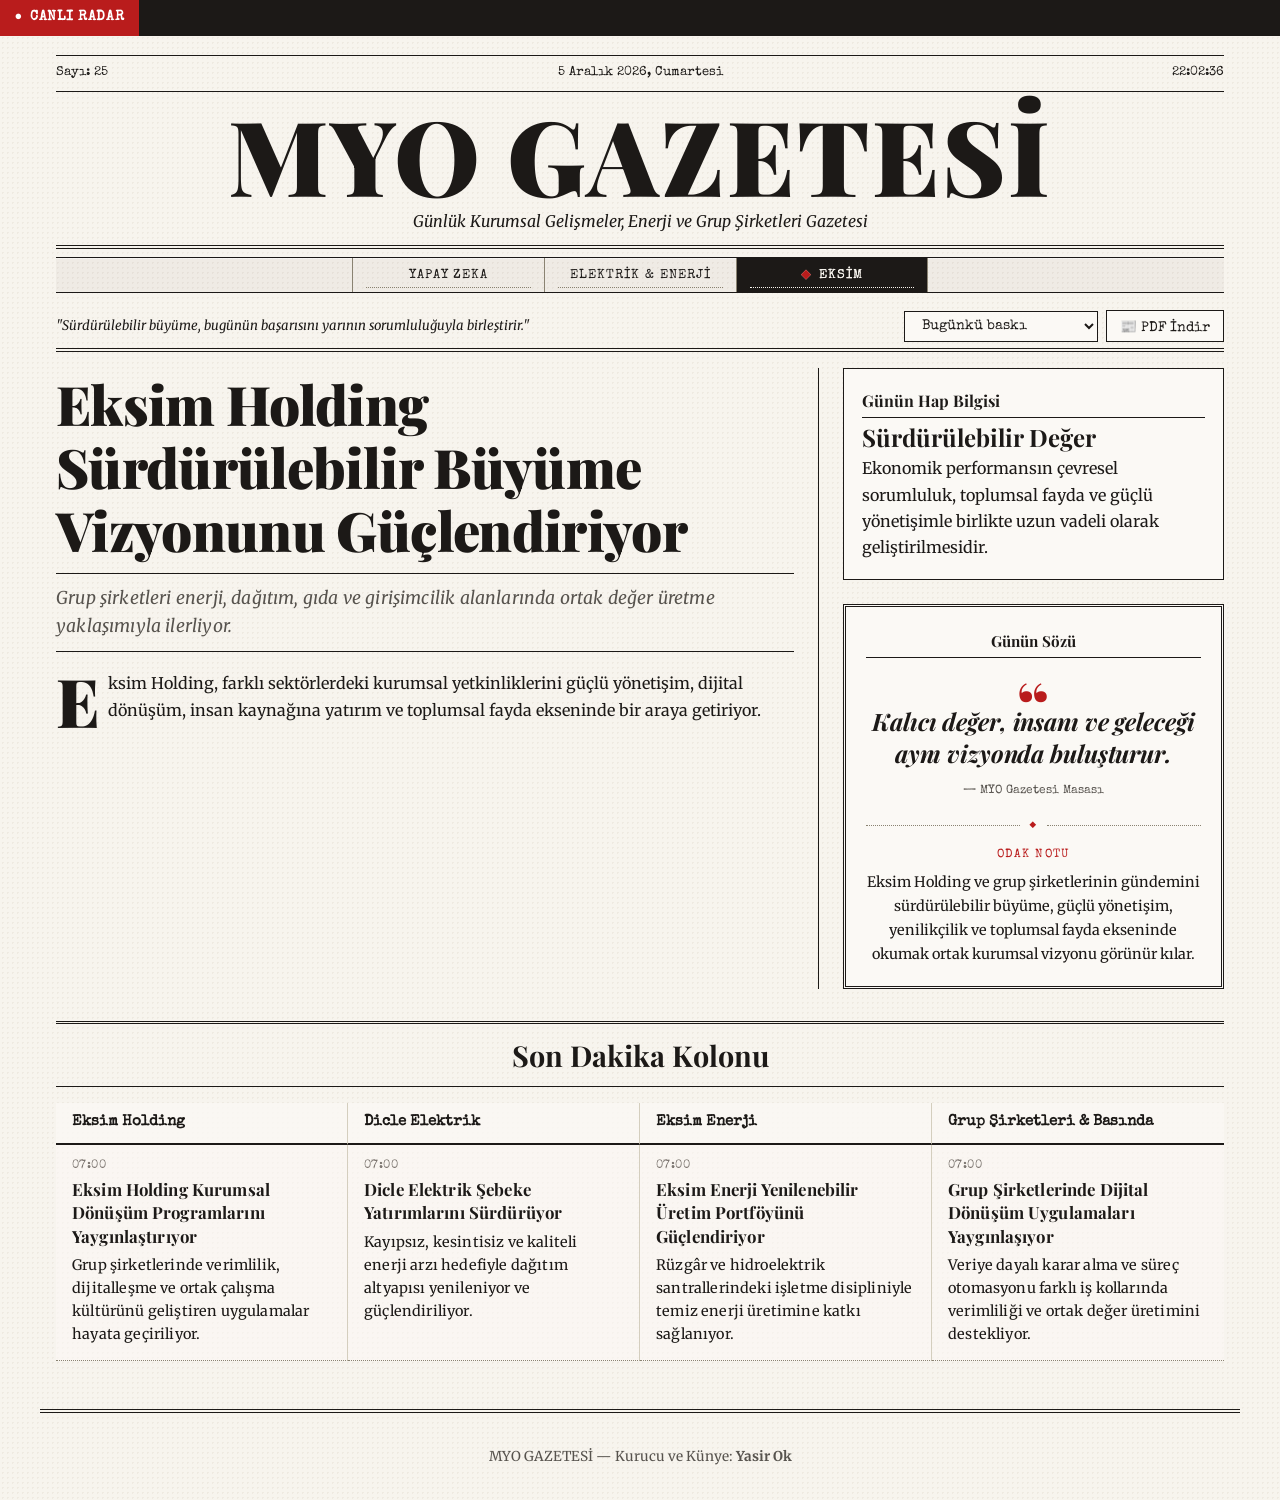
==== eksim.html @ c6dd660e "Eksim Holding sekmesi ve haber motoru eklendi" ====
<!DOCTYPE html>
<html lang="tr">
<head>
<meta charset="UTF-8">
<meta name="viewport" content="width=device-width, initial-scale=1">
<meta name="description" content="MYO Gazetesi: Günlük kurumsal gelişmeler, enerji ve grup şirketleri gazetesi.">
<title>MYO Gazetesi — Eksim Holding</title>

<!-- PWA & İkon Bağlantıları -->
<link rel="manifest" href="manifest.json">
<link rel="icon" type="image/png" href="icon-512.png">
<link rel="apple-touch-icon" href="icon-512.png">
<meta name="theme-color" content="#1c1917">

<link rel="preconnect" href="https://fonts.googleapis.com">
<link rel="preconnect" href="https://fonts.gstatic.com" crossorigin>
<link href="https://fonts.googleapis.com/css2?family=Merriweather:wght@400;700&family=Playfair+Display:wght@700;900&family=Special+Elite&display=swap" rel="stylesheet">
<link rel="stylesheet" href="style.css">
</head>
<body>
<div class="ticker" aria-label="Canlı Radar">
  <span class="ticker-tag">CANLI RADAR</span>
  <div class="ticker-wrap"><div class="ticker-track" id="tickerTrack"></div></div>
</div>

<header class="masthead">
  <div class="mast-top">
    <span id="issueNo">Sayı: 1</span>
    <span id="dateLine"></span>
    <span id="clock" aria-live="off">00:00:00</span>
  </div>
  <h1>MYO GAZETESİ</h1>
  <p class="slogan">Günlük Kurumsal Gelişmeler, Enerji ve Grup Şirketleri Gazetesi</p>
  <nav class="section-nav" aria-label="Gazete bölümleri">
    <a href="index.html" class="nav-tab">YAPAY ZEKA</a>
    <a href="elektrik-enerji.html" class="nav-tab">ELEKTRİK &amp; ENERJİ</a>
    <a href="eksim.html" class="nav-tab active" aria-current="page">EKSİM</a>
  </nav>
  <div class="mast-bottom">
    <span class="quote" id="quote"></span>
    <span class="edition-tools">
      <label for="archive" class="sr">Arşiv</label>
      <select id="archive"></select>
      <button type="button" id="pdfBtn" onclick="window.print()">📰 PDF İndir</button>
    </span>
  </div>
</header>

<main>
  <section class="top-grid">
    <article class="lead">
      <h2 id="leadTitle"></h2>
      <p class="deck" id="leadDeck"></p>
      <p class="dropcap cols" id="leadBody"></p>
    </article>
    <aside class="side">
      <article class="fact-box">
        <p class="box-title">Günün Hap Bilgisi</p>
        <h3 id="factTitle"></h3>
        <p id="factBody"></p>
      </article>
      <!-- Günün Sözü / Odak Notu Kartı -->
      <article class="focus-note">
        <p class="box-title">Günün Sözü</p>
        <blockquote class="focus-quote">Kalıcı değer, insanı ve geleceği aynı vizyonda buluşturur.</blockquote>
        <p class="focus-source">&mdash; MYO Gazetesi Masası</p>
        <p class="focus-ornament" aria-hidden="true">&#9670;</p>
        <p class="focus-label">Odak Notu</p>
        <p class="focus-text">Eksim Holding ve grup şirketlerinin gündemini sürdürülebilir büyüme, güçlü yönetişim, yenilikçilik ve toplumsal fayda ekseninde okumak ortak kurumsal vizyonu görünür kılar.</p>
      </article>
    </aside>
  </section>

  <section class="breaking">
    <h2 class="section-title">Son Dakika Kolonu</h2>
    <div class="news-cols">
      <div><h3>Eksim Holding</h3><ul id="list-holding"></ul></div>
      <div><h3>Dicle Elektrik</h3><ul id="list-dicle"></ul></div>
      <div><h3>Eksim Enerji</h3><ul id="list-enerji"></ul></div>
      <div><h3>Grup Şirketleri &amp; Basında</h3><ul id="list-grup"></ul></div>
    </div>
  </section>
</main>

<footer>
  <span>MYO GAZETESİ &mdash; Kurucu ve Künye: <strong>Yasir Ok</strong></span>
</footer>

<script src="app_eksim.js"></script>
</body>
</html>
---- style.css ----
:root {
  --paper: #f7f4ee;
  --paper2: #fbf9f5;
  --ink: #1c1917;
  --mute: #57534e;
  --rule: #1c1917;
  --red: #b91c1c;
  --ok: #d7ecd0;
  --bad: #f2c9c3;
}

* {
  box-sizing: border-box;
}

html {
  scroll-behavior: smooth;
}

body {
  margin: 0;
  background: var(--paper);
  color: var(--ink);
  font-family: 'Merriweather', Georgia, serif;
  line-height: 1.7;
  background-image: radial-gradient(rgba(120, 100, 60, 0.07) 1px, transparent 1px);
  background-size: 5px 5px;
  animation: softFadeIn 0.15s ease both;
}

@keyframes softFadeIn {
  0% {
    opacity: 0;
  }
  100% {
    opacity: 1;
  }
}

.sr {
  position: absolute;
  width: 1px;
  height: 1px;
  overflow: hidden;
  clip: rect(0 0 0 0);
}

button,
select {
  font-family: 'Special Elite', 'Courier New', monospace;
  font-size: 0.85rem;
  border: 1px solid var(--ink);
  background: var(--paper2);
  color: var(--ink);
  padding: 0.4rem 0.8rem;
  cursor: pointer;
}

button:hover {
  background: var(--ink);
  color: var(--paper);
}

:focus-visible {
  outline: 3px solid var(--red);
  outline-offset: 2px;
}

/* ---------- CANLI RADAR (HABER KANALI KIRMIZISI) ---------- */
.ticker {
  display: flex;
  background: var(--ink);
  color: var(--paper);
  font-family: 'Special Elite', 'Courier New', monospace;
  font-size: 0.85rem;
  position: sticky;
  top: 0;
  z-index: 20;
}

.ticker-tag {
  background: var(--red);
  color: #ffffff;
  font-weight: bold;
  letter-spacing: 0.05em;
  padding: 0.4rem 0.9rem;
  white-space: nowrap;
  display: inline-flex;
  align-items: center;
  gap: 0.45rem;
}

.ticker-tag::before {
  content: "●";
  color: #ffffff;
  font-size: 0.8rem;
  animation: pulseDot 1.2s infinite ease-in-out;
}

@keyframes pulseDot {
  0%, 100% {
    opacity: 1;
    transform: scale(1);
  }
  50% {
    opacity: 0.3;
    transform: scale(0.8);
  }
}

.ticker-wrap {
  overflow: hidden;
  flex: 1;
  display: flex;
  align-items: center;
}

.ticker-track {
  display: inline-block;
  white-space: nowrap;
  padding-left: 100%;
  animation: scroll 220s linear infinite;
}

.ticker:hover .ticker-track {
  animation-play-state: paused;
}

.ticker-track span {
  margin-right: 3rem;
}

@keyframes scroll {
  to {
    transform: translateX(-100%);
  }
}

/* ---------- ÜST BİLGİ BANDI & LOGO ---------- */
.masthead {
  max-width: 1200px;
  margin: 1.2rem auto 0;
  padding: 0 1rem;
  text-align: center;
}

.mast-top,
.mast-bottom {
  display: flex;
  flex-wrap: wrap;
  justify-content: space-between;
  gap: 0.5rem 1rem;
  font-family: 'Special Elite', 'Courier New', monospace;
  font-size: 0.82rem;
  padding: 0.4rem 0;
  border-top: 1px solid var(--rule);
  border-bottom: 1px solid var(--rule);
}

.masthead h1 {
  font-family: 'Playfair Display', Georgia, serif;
  font-weight: 900;
  font-size: clamp(2.6rem, 10vw, 6.5rem);
  letter-spacing: 0.02em;
  margin: 0.4rem 0 0;
  line-height: 1.05;
}

.slogan {
  font-style: italic;
  margin: 0 0 0.6rem;
  border-bottom: 4px double var(--rule);
  padding-bottom: 0.6rem;
}

/* ---------- BÖLÜM SEKMELERİ ---------- */
.section-nav {
  display: flex;
  justify-content: center;
  align-items: stretch;
  gap: 0;
  margin: -0.1rem 0 0.65rem;
  border-top: 1px solid var(--rule);
  border-bottom: 1px solid var(--rule);
  background: rgba(28, 25, 23, 0.035);
  box-shadow: inset 0 1px 0 rgba(255, 255, 255, 0.45);
}

.nav-tab {
  position: relative;
  min-width: 12rem;
  padding: 0.65rem 1.25rem 0.55rem;
  color: var(--ink);
  font-family: 'Special Elite', 'Courier New', monospace;
  font-size: 0.82rem;
  line-height: 1.2;
  letter-spacing: 0.075em;
  text-decoration: none;
  text-transform: uppercase;
  border-left: 1px solid #8a8372;
  transition: background-color 0.15s ease, color 0.15s ease;
}

.nav-tab:last-child {
  border-right: 1px solid #8a8372;
}

.nav-tab::after {
  content: "";
  position: absolute;
  right: 0.8rem;
  bottom: 0.25rem;
  left: 0.8rem;
  border-bottom: 1px dotted #8a8372;
}

.nav-tab:hover,
.nav-tab:focus-visible {
  background: var(--ink);
  color: var(--paper);
}

.nav-tab.active {
  background: var(--ink);
  color: var(--paper);
  text-shadow: 0 0 0.01px var(--paper);
}

.nav-tab.active::before {
  content: "◆";
  margin-right: 0.45rem;
  color: var(--red);
}

.nav-tab.active::after,
.nav-tab:hover::after {
  border-color: var(--paper);
}

.mast-bottom {
  border-top: none;
  border-bottom: 4px double var(--rule);
  align-items: center;
}

.quote {
  font-style: italic;
  font-family: 'Merriweather', Georgia, serif;
  max-width: 60ch;
  text-align: left;
}

.edition-tools {
  display: inline-flex;
  align-items: center;
  gap: 0.55rem;
}

/* ---------- ANA SAYFA MİZANPAJI ---------- */
main {
  max-width: 1200px;
  margin: 0 auto;
  padding: 1rem;
}

.box-title {
  font-family: 'Playfair Display', Georgia, serif;
  font-weight: 700;
  font-size: 1rem;
  margin: 0 0 0.3rem;
  border-bottom: 1px solid var(--ink);
  padding-bottom: 0.2rem;
}

.top-grid {
  display: grid;
  grid-template-columns: 2fr 1fr;
  gap: 1.5rem;
}

main p {
  margin-top: 0;
  margin-bottom: 1rem;
  text-align: left;
  line-height: 1.65;
}

.lead {
  border-right: 1px solid var(--rule);
  padding-right: 1.5rem;
}

.lead h2 {
  font-family: 'Playfair Display', Georgia, serif;
  font-weight: 900;
  font-size: clamp(1.9rem, 4.5vw, 3.4rem);
  line-height: 1.16;
  letter-spacing: -0.012em;
  margin: 0.2rem 0 0.75rem;
}

.deck {
  font-style: italic;
  font-size: 1.1rem;
  line-height: 1.6;
  letter-spacing: 0.01em;
  color: var(--mute);
  border-top: 1px solid var(--rule);
  border-bottom: 1px solid var(--rule);
  padding: 0.65rem 0;
  margin-bottom: 1.1rem;
}

.cols {
  column-count: 1;
  column-gap: normal;
  column-rule: none;
  text-align: left;
  line-height: 1.7;
  margin-bottom: 1rem;
  hyphens: none;
  overflow-wrap: break-word;
}

.dropcap::first-letter {
  font-family: 'Playfair Display', Georgia, serif;
  font-weight: 900;
  float: left;
  font-size: 4.2rem;
  line-height: 0.8;
  padding: 0.3rem 0.5rem 0 0;
}

/* ---------- SAĞ SÜTUN: HAP BİLGİ + ODAK NOTU ---------- */
.side {
  display: flex;
  flex-direction: column;
  gap: 1.5rem;
}

.fact-box h3 {
  font-family: 'Playfair Display', Georgia, serif;
  font-size: 1.5rem;
  line-height: 1.2;
  margin: 0.2rem 0;
}

.fact-box {
  border: 1px solid #1c1917;
  padding: 1.15rem;
  background: var(--paper2);
}

.fact-box p:last-child {
  margin: 0;
}

/* Günün Sözü / Odak Notu: sağ sütundaki kalan boşluğu dengeli doldurur */
.focus-note {
  flex: 1 1 auto;
  display: flex;
  flex-direction: column;
  justify-content: center;
  border: 3px double var(--ink);
  padding: 1.35rem 1.25rem 1.25rem;
  background: var(--paper2);
  text-align: center;
}

.focus-note .box-title {
  text-align: center;
  font-size: 0.95rem;
  margin-bottom: 0.9rem;
}

.focus-quote {
  margin: 0;
  font-family: 'Playfair Display', Georgia, serif;
  font-style: italic;
  font-weight: 700;
  font-size: 1.5rem;
  line-height: 1.32;
  letter-spacing: -0.005em;
}

.focus-quote::before {
  content: "“";
  display: block;
  height: 2.1rem;
  font-size: 4rem;
  font-style: normal;
  font-weight: 900;
  line-height: 1;
  color: var(--red);
}

.focus-note .focus-source {
  margin: 0.7rem 0 0;
  text-align: center;
  font-family: 'Special Elite', 'Courier New', monospace;
  font-size: 0.78rem;
  color: var(--mute);
}

.focus-note .focus-ornament {
  display: flex;
  align-items: center;
  gap: 0.6rem;
  margin: 1.15rem 0 0.9rem;
  font-size: 0.7rem;
  line-height: 1;
  color: var(--red);
}

.focus-note .focus-ornament::before,
.focus-note .focus-ornament::after {
  content: "";
  flex: 1;
  border-top: 1px dotted #8a8372;
}

.focus-note .focus-label {
  margin: 0 0 0.35rem;
  text-align: center;
  font-family: 'Special Elite', 'Courier New', monospace;
  font-size: 0.78rem;
  letter-spacing: 0.1em;
  text-transform: uppercase;
  color: var(--red);
}

.focus-note .focus-text {
  margin: 0;
  text-align: center;
  font-size: 0.9rem;
  line-height: 1.65;
}

/* ---------- SON DAKİKA KOLONU ---------- */
.section-title {
  font-family: 'Playfair Display', Georgia, serif;
  font-size: 1.8rem;
  text-align: center;
  border-top: 3px double #1c1917;
  border-bottom: 1px solid #1c1917;
  padding: 0.4rem 0;
  margin: 2rem 0 1rem;
}

.news-cols {
  display: grid;
  grid-template-columns: repeat(4, minmax(0, 1fr));
  gap: 0;
  align-items: stretch;
}

.news-grid-heading {
  font-family: 'Special Elite', 'Courier New', monospace;
  font-size: 0.95rem;
  border-bottom: 2px solid var(--ink);
  border-right: 1px solid #d4cebe;
  margin: 0;
  padding: 0.45rem 1rem;
  background: rgba(251, 249, 245, 0.75);
}

.news-grid-heading:nth-of-type(4) {
  border-right: none;
}

.news-grid-list {
  display: grid;
  grid-column: 1 / -1;
  grid-template-columns: repeat(4, minmax(0, 1fr));
  grid-auto-rows: auto;
  align-items: stretch;
  list-style: none;
  margin: 0;
  padding: 0;
}

.news-grid-list li {
  display: flex;
  min-width: 0;
  flex-direction: column;
  justify-content: flex-start;
  font-size: 0.9rem;
  padding: 0.85rem 1rem;
  line-height: 1.6;
  letter-spacing: 0.012em;
  border-bottom: 1px dotted #8a8372;
  border-right: 1px solid #d4cebe;
  background: rgba(251, 249, 245, 0.58);
}

.news-grid-list li:nth-child(4n) {
  border-right: none;
}

.news-grid-list li b {
  display: block;
  font-family: 'Playfair Display', Georgia, serif;
  font-size: 1.05rem;
  line-height: 1.38;
  letter-spacing: 0.008em;
  margin-bottom: 0.4rem;
}

.news-grid-list li span {
  display: block;
}

.news-grid-list time {
  display: block;
  font-family: 'Special Elite', 'Courier New', monospace;
  font-size: 0.72rem;
  line-height: 1.2;
  letter-spacing: 0.04em;
  color: #78716c;
  margin-bottom: 0.35rem;
}

.news-grid-list li.fresh {
  animation: flash 2.5s ease-out;
}

.news-grid-list .news-card-empty {
  min-height: 100%;
  background: rgba(251, 249, 245, 0.34);
}

@keyframes flash {
  from {
    background: #f6d58a;
  }
  to {
    background: transparent;
  }
}

/* ---------- ARKA SAYFA: ZEKA KÖŞESİ ---------- */
.puzzle-wrap {
  display: grid;
  grid-template-columns: auto 1fr;
  gap: 2rem;
  align-items: start;
}

.puzzle-wrap > div:first-child {
  max-width: 100%;
  overflow-x: auto;
  -webkit-overflow-scrolling: touch;
  padding-bottom: 0.5rem;
}

.grid {
  display: grid;
  grid-template-columns: repeat(11, 34px);
  grid-auto-rows: 34px;
  gap: 0;
  border: 2px solid var(--ink);
  background: var(--ink);
  width: max-content;
  max-width: 100%;
}

.cell {
  position: relative;
  background: var(--paper2);
  border: 1px solid #8a8372;
}

.cell.block {
  background: var(--ink);
  border-color: var(--ink);
}

.cell .n {
  position: absolute;
  top: 0;
  left: 2px;
  font-size: 0.55rem;
  line-height: 1;
  font-family: 'Special Elite', 'Courier New', monospace;
  pointer-events: none;
}

.cell input {
  width: 100%;
  height: 100%;
  border: 0;
  background: transparent;
  text-align: center;
  font: 700 1.1rem 'Playfair Display', Georgia, serif;
  text-transform: uppercase;
  padding: 6px 0 0;
  color: var(--ink);
  caret-color: transparent;
  cursor: pointer;
}

.cell input:focus-visible {
  outline: none;
}

.cell.word {
  background: #efe6c8;
}

.cell.cur {
  background: #e5c96b;
}

.cell.ok {
  background: var(--ok);
}

.cell.bad {
  background: var(--bad);
}

.puzzle-tools {
  display: flex;
  gap: 0.6rem;
  align-items: center;
  margin-top: 0.8rem;
  flex-wrap: wrap;
}

#score {
  font-family: 'Special Elite', 'Courier New', monospace;
  font-size: 0.85rem;
}

.hint {
  font-size: 0.8rem;
  color: var(--mute);
  margin: 0.5rem 0 0;
}

.clues h3 {
  font-family: 'Special Elite', 'Courier New', monospace;
  margin: 0 0 0.3rem;
  border-bottom: 2px solid var(--ink);
}

.clues ol {
  padding-left: 0;
  list-style: none;
  margin: 0 0 1rem;
  font-size: 0.92rem;
}

.clues li {
  padding: 0.15rem 0;
}

.clues li b {
  display: inline-block;
  min-width: 1.8rem;
}

.answer-key {
  margin: 2.5rem auto 0;
  max-width: 560px;
  border: 1px dashed var(--ink);
  padding: 0.6rem 1rem;
  background: var(--paper2);
}

.answer-key summary {
  cursor: pointer;
  font-family: 'Special Elite', 'Courier New', monospace;
}

.flip {
  transform: rotate(180deg);
  text-align: center;
  font-family: 'Special Elite', 'Courier New', monospace;
  font-size: 0.9rem;
  margin-top: 0.8rem;
  line-height: 1.9;
}

/* ---------- SİYAH TOAST BİLDİRİMİ DEVRE DIŞI ---------- */
.toast {
  display: none !important;
}

/* ---------- ALT BİLGİ (FOOTER) ---------- */
footer {
  text-align: center;
  font-size: 0.85rem;
  padding: 2rem 1rem;
  border-top: 4px double var(--rule);
  max-width: 1200px;
  margin: 2rem auto 0;
  color: var(--mute);
  display: flex;
  flex-wrap: wrap;
  justify-content: center;
  align-items: center;
  gap: 0.6rem 1.5rem;
}

.insta {
  display: inline-flex;
  align-items: center;
  gap: 0.4rem;
  color: var(--ink);
  text-decoration: none;
  font-family: 'Special Elite', 'Courier New', monospace;
  border-bottom: 1px solid var(--ink);
  padding-bottom: 1px;
}

.insta:hover {
  background: var(--ink);
  color: var(--paper);
}

/* ---------- DUYARLI TASARIM (TABLET & MASAÜSTÜ) ---------- */
@media (max-width: 900px) {
  .top-grid {
    grid-template-columns: 1fr;
  }
  .lead {
    border-right: none;
    padding-right: 0;
  }
  .focus-note {
    flex: 0 1 auto;
  }
  .news-cols {
    grid-template-columns: repeat(4, minmax(0, 1fr));
  }
  .puzzle-wrap {
    grid-template-columns: 1fr;
  }
}

/* ---------- AKILLI TELEFON / MOBİL DÜZEN (ÖZEL AYARLAR) ---------- */
@media (max-width: 600px) {
  body {
    padding-bottom: 0;
  }

  main {
    padding: 0.8rem;
  }

  /* Kayan Radar */
  .ticker {
    font-size: 0.75rem;
  }
  .ticker-tag {
    padding: 0.35rem 0.6rem;
    font-size: 0.72rem;
  }

  /* Gazete Başlığı */
  .masthead h1 {
    font-size: 2.3rem;
    line-height: 1.1;
  }
  .slogan {
    font-size: 0.85rem;
  }
  .section-nav {
    flex-direction: column;
  }
  .nav-tab {
    width: 100%;
    min-width: 0;
    border-right: 1px solid #8a8372;
    border-bottom: 1px dotted #8a8372;
  }
  .nav-tab:last-child {
    border-bottom: 0;
  }
  .mast-top {
    font-size: 0.75rem;
  }
  .mast-bottom {
    flex-direction: column;
    align-items: stretch;
    gap: 0.6rem;
  }
  .quote {
    text-align: center;
    font-size: 0.85rem;
  }
  .mast-bottom select,
  .mast-bottom button {
    width: 100%;
    text-align: center;
  }

  /* Manşet Başlığı (Ekrana sığacak ideal boyut) */
  .lead h2 {
    font-size: 1.45rem;
    line-height: 1.25;
    margin-top: 0.4rem;
  }
  .deck {
    font-size: 0.95rem;
    line-height: 1.6;
  }
  .cols {
    column-count: 1; /* Çift sütunu kaldırıp tek sütun yapıyoruz */
    text-align: left;
  }
  .dropcap::first-letter {
    font-size: 3.2rem;
    padding-top: 0.1rem;
  }

  /* Sağ sütun kartları */
  .focus-note {
    padding: 1.1rem 1rem 1rem;
  }
  .focus-quote {
    font-size: 1.25rem;
  }

  /* Haber Sütunları */
  .news-cols {
    grid-template-columns: 1fr;
  }
  .news-grid-heading {
    display: none;
  }
  .news-grid-list {
    grid-column: 1;
    grid-template-columns: 1fr;
    grid-auto-rows: auto;
  }
  .news-grid-list li {
    height: auto;
    min-height: 0;
    border-right: none;
  }
  .news-grid-list li::before {
    content: attr(data-category);
    margin-bottom: 0.35rem;
    font: 700 0.72rem 'Special Elite', 'Courier New', monospace;
    letter-spacing: 0.04em;
    color: var(--mute);
  }

  /* Bulmaca Izgarası */
  .grid {
    grid-template-columns: repeat(11, 28px);
    grid-auto-rows: 28px;
  }
  .cell input {
    font-size: 0.95rem;
    padding-top: 4px;
  }

}

@media (prefers-reduced-motion: reduce) {
  body {
    animation: none;
  }
  .ticker-track {
    animation: none;
    padding-left: 0;
  }
  .news-cols li.fresh {
    animation: none;
  }
  html {
    scroll-behavior: auto;
  }
}
/* Son Dakika Orijinal Haber Bağlantısı */
.news-link {
  display: inline-block;
  margin-top: 6px;
  font-size: 0.75rem;
  font-weight: 600;
  color: #111;
  text-decoration: underline;
  text-underline-offset: 2px;
  transition: opacity 0.2s ease;
}

.news-link:hover {
  opacity: 0.65;
}

/* ---------- TEMİZ A4 / GAZETE YAZDIRMA DÜZENİ ---------- */
@media print {
  @page {
    size: A4;
    margin: 7mm;
  }

  html,
  body {
    width: 100%;
    min-height: 0;
    margin: 0;
    padding: 0;
    background: #ffffff !important;
    color: #000000 !important;
    animation: none !important;
    filter: none !important;
    transform: none !important;
    font-size: 8.5pt;
    line-height: 1.35;
    print-color-adjust: exact;
    -webkit-print-color-adjust: exact;
  }

  .ticker,
  #clock,
  #pdfBtn,
  #archive,
  label[for="archive"],
  .section-nav,
  .backpage {
    display: none !important;
  }

  .masthead,
  main,
  footer {
    max-width: none;
    width: 100%;
    margin: 0;
    padding-right: 0;
    padding-left: 0;
  }

  .masthead {
    padding-top: 0;
    text-align: center;
  }

  .mast-top,
  .mast-bottom {
    gap: 2mm;
    padding: 1mm 0;
    font-size: 7.5pt;
    line-height: 1.2;
  }

  .masthead h1 {
    margin: 1mm 0 0;
    font-size: 30pt;
    line-height: 1;
  }

  .slogan {
    margin: 0 0 1.2mm;
    padding-bottom: 1.2mm;
    font-size: 7.5pt;
    line-height: 1.25;
  }

  .mast-bottom {
    justify-content: center;
    border-bottom-width: 2px;
  }

  .quote {
    max-width: none;
    margin: 0;
    text-align: center;
    font-size: 7.2pt;
    line-height: 1.25;
  }

  .edition-tools {
    display: none !important;
  }

  main {
    padding-top: 2mm;
  }

  .top-grid {
    grid-template-columns: 1.85fr 1fr;
    gap: 4mm;
    align-items: stretch; /* sağ sütun manşet yüksekliğine uzanır */
  }

  .lead {
    padding-right: 4mm;
  }

  .lead h2 {
    margin: 0 0 1.2mm;
    font-size: 18pt;
    line-height: 1.1;
    letter-spacing: -0.01em;
  }

  .deck {
    margin: 0 0 1.3mm;
    padding: 1mm 0;
    font-size: 9pt;
    line-height: 1.35;
    letter-spacing: 0.01em;
  }

  .cols {
    column-count: 1;
    column-gap: normal;
    column-rule: none;
    margin: 0 0 1.5mm;
    text-align: left;
    line-height: 1.55;
  }

  .dropcap::first-letter {
    font-size: 28pt;
    line-height: 0.78;
    padding: 0.8mm 1.2mm 0 0;
  }

  /* Sağ sütun: Hap Bilgi + Günün Sözü / Odak Notu */
  .side {
    gap: 2.5mm;
  }

  .fact-box h3 {
    margin: 0 0 0.8mm;
    font-size: 11.5pt;
    line-height: 1.15;
  }

  .fact-box p {
    margin-top: 0;
    margin-bottom: 1.2mm;
    text-align: left;
    line-height: 1.38;
  }

  .fact-box {
    padding: 2.7mm;
    border: 1px solid #1c1917;
    background: #ffffff !important;
  }

  .focus-note {
    flex: 1 1 auto;
    padding: 3mm 2.7mm;
    border: 3px double #1c1917;
    background: #ffffff !important;
  }

  .focus-note .box-title {
    margin: 0 0 1.6mm;
    font-size: 8pt;
  }

  .focus-quote {
    font-size: 12pt;
    line-height: 1.28;
  }

  .focus-quote::before {
    height: 6.5mm;
    font-size: 24pt;
    color: #000000;
  }

  .focus-note .focus-source {
    margin: 1.4mm 0 0;
    font-size: 6.8pt;
    line-height: 1.25;
    color: #333333;
  }

  .focus-note .focus-ornament {
    margin: 2.8mm 0 2mm;
    font-size: 6pt;
    color: #000000;
  }

  .focus-note .focus-label {
    margin: 0 0 0.8mm;
    font-size: 6.8pt;
    color: #000000;
  }

  .focus-note .focus-text {
    font-size: 7.8pt;
    line-height: 1.4;
  }

  .box-title {
    margin: 0 0 0.8mm;
    padding-bottom: 0.6mm;
    font-size: 8pt;
    line-height: 1.2;
  }

  .section-title {
    margin: 3mm 0 1.5mm;
    padding: 1mm 0;
    font-size: 12pt;
    line-height: 1.15;
    border-top: 3px double #1c1917;
    border-bottom: 1px solid #1c1917;
  }

  .news-cols {
    grid-template-columns: repeat(4, minmax(0, 1fr));
    gap: 0;
    align-items: stretch;
  }

  .news-grid-heading {
    display: block;
    margin: 0;
    padding: 0 1.8mm 0.8mm;
    font-size: 8.5pt;
    line-height: 1.15;
    border-bottom: 2px solid #1c1917;
    border-right: 1px solid #d4cebe;
    background: #ffffff !important;
  }

  .news-grid-heading:first-child {
    padding-left: 0;
  }

  .news-grid-heading:nth-of-type(4) {
    padding-right: 0;
    border-right: none;
  }

  .news-grid-list {
    grid-column: 1 / -1;
    grid-template-columns: repeat(4, minmax(0, 1fr));
    grid-auto-rows: auto;
    align-items: stretch;
  }

  .news-grid-list li {
    display: flex;
    min-width: 0;
    flex-direction: column;
    justify-content: flex-start;
    padding: 1.1mm 1.8mm;
    font-size: 7.2pt;
    line-height: 1.35;
    letter-spacing: 0.012em;
    border-right: 1px solid #d4cebe;
    border-bottom: 1px dotted #8a8372;
    background: #ffffff !important;
  }

  .news-grid-list li:nth-child(4n) {
    border-right: none;
  }

  .news-grid-list li b {
    display: block;
    margin: 0 0 0.5mm;
    font-size: 8pt;
    line-height: 1.25;
    letter-spacing: 0.008em;
  }

  .news-grid-list li span {
    display: block;
  }

  .news-grid-list time {
    display: block;
    margin-bottom: 0.4mm;
    font-size: 6.2pt;
    line-height: 1.1;
    color: #6b6862;
  }

  .news-link {
    margin-top: 0.5mm;
    font-size: 6.2pt;
    line-height: 1.15;
    color: #000000;
  }

  .news-link[href]::after {
    content: none;
  }

  article,
  .fact-box,
  .focus-note,
  .news-grid-list li,
  footer {
    break-inside: avoid;
    page-break-inside: avoid;
  }

  footer {
    margin-top: 3mm;
    padding-top: 2mm;
    padding-bottom: 0;
    font-size: 6.8pt;
    line-height: 1.2;
    border-top-width: 2px;
  }
}
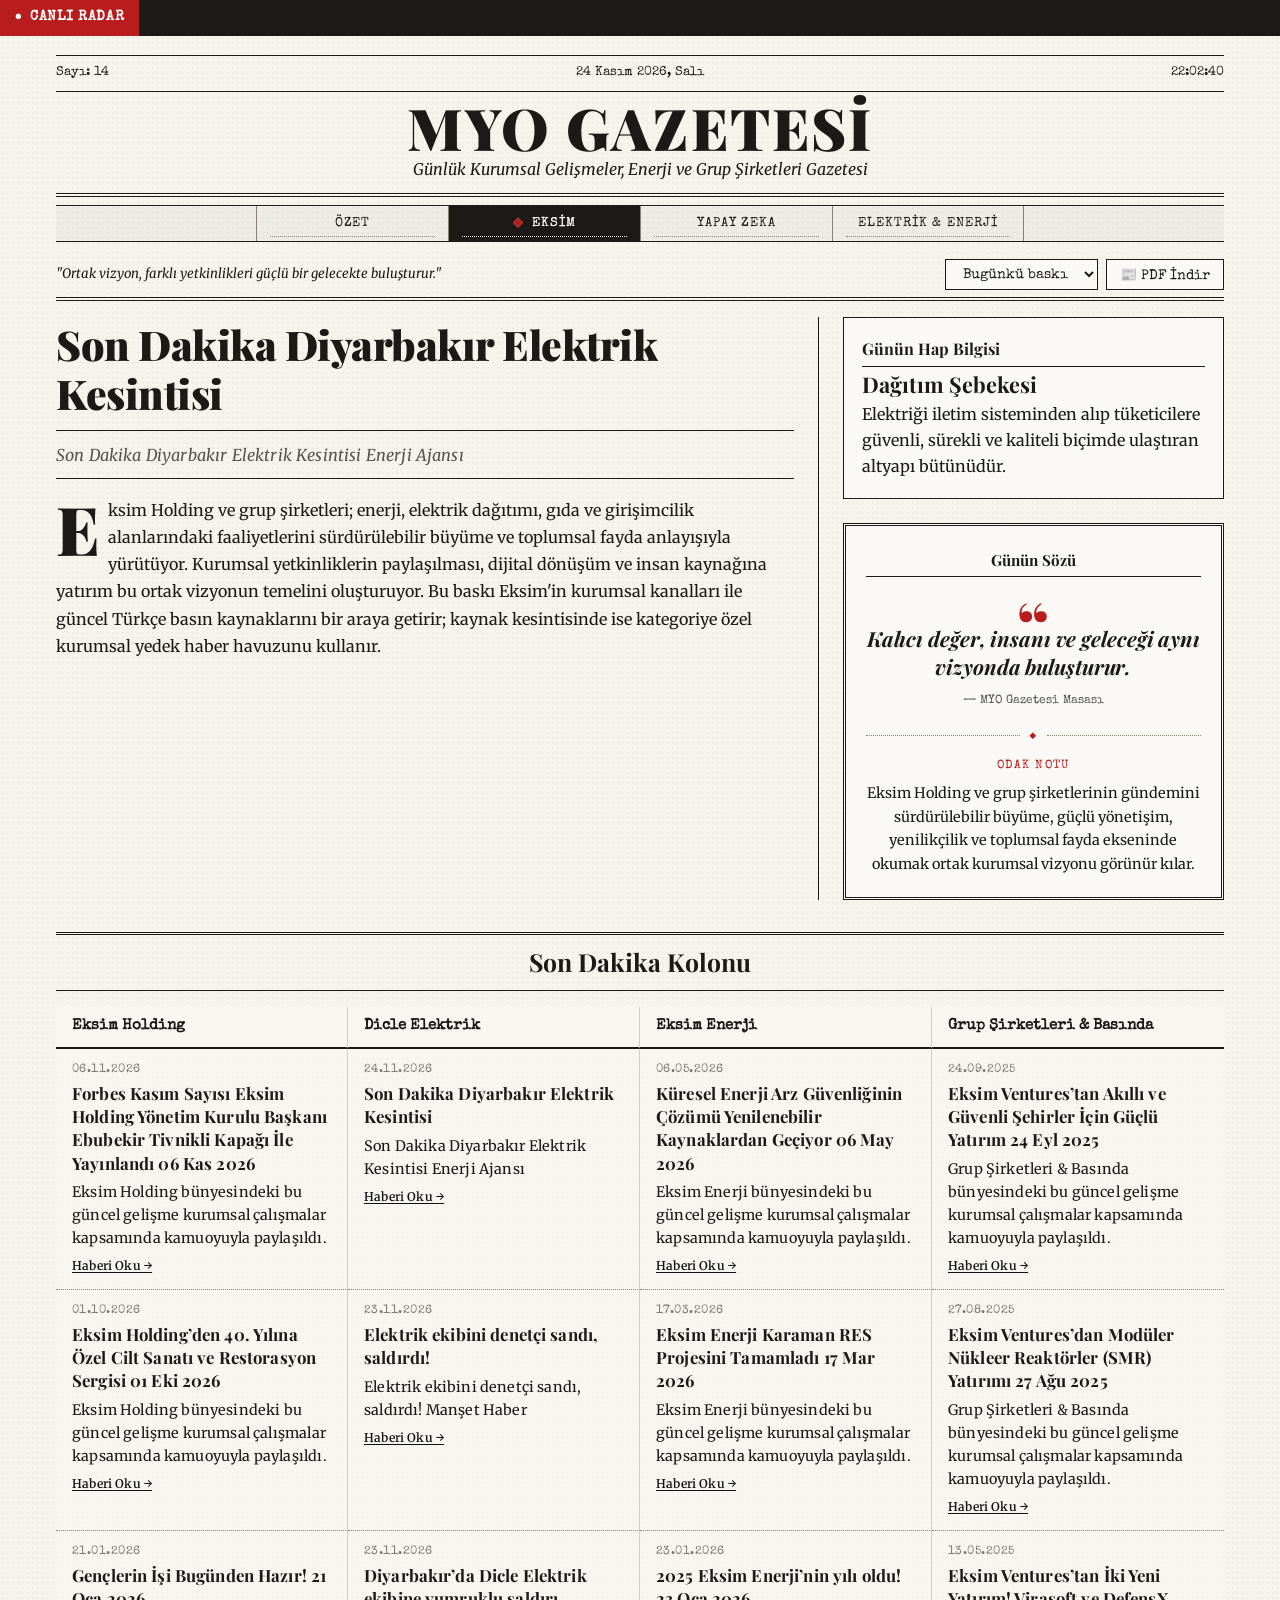
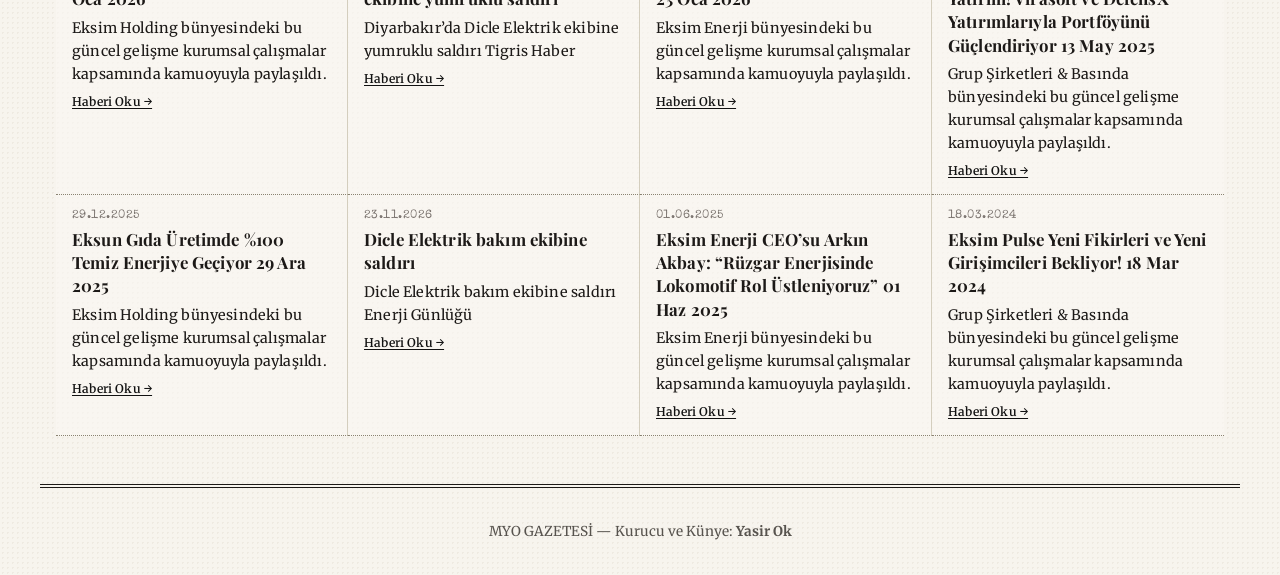
==== commit 05a9baf0: "4 sekmeli ozet yapisi, eksim arsiv duzeltmesi ve gecis iyilestirmeleri" ====
--- a/eksim.html
+++ b/eksim.html
@@ -4,7 +4,7 @@
 <meta charset="UTF-8">
 <meta name="viewport" content="width=device-width, initial-scale=1">
 <meta name="description" content="MYO Gazetesi: Günlük kurumsal gelişmeler, enerji ve grup şirketleri gazetesi.">
-<title>MYO Gazetesi — Eksim Holding</title>
+<title>MYO Gazetesi - Eksim</title>
 
 <!-- PWA & İkon Bağlantıları -->
 <link rel="manifest" href="manifest.json">
@@ -32,9 +32,10 @@
   <h1>MYO GAZETESİ</h1>
   <p class="slogan">Günlük Kurumsal Gelişmeler, Enerji ve Grup Şirketleri Gazetesi</p>
   <nav class="section-nav" aria-label="Gazete bölümleri">
-    <a href="index.html" class="nav-tab">YAPAY ZEKA</a>
+    <a href="index.html" class="nav-tab">ÖZET</a>
+    <a href="eksim.html" class="nav-tab active" aria-current="page">EKSİM</a>
+    <a href="yapay-zeka.html" class="nav-tab">YAPAY ZEKA</a>
     <a href="elektrik-enerji.html" class="nav-tab">ELEKTRİK &amp; ENERJİ</a>
-    <a href="eksim.html" class="nav-tab active" aria-current="page">EKSİM</a>
   </nav>
   <div class="mast-bottom">
     <span class="quote" id="quote"></span>
--- a/style.css
+++ b/style.css
@@ -25,16 +25,6 @@
   line-height: 1.7;
   background-image: radial-gradient(rgba(120, 100, 60, 0.07) 1px, transparent 1px);
   background-size: 5px 5px;
-  animation: softFadeIn 0.15s ease both;
-}
-
-@keyframes softFadeIn {
-  0% {
-    opacity: 0;
-  }
-  100% {
-    opacity: 1;
-  }
 }
 
 .sr {
@@ -120,6 +110,7 @@
   white-space: nowrap;
   padding-left: 100%;
   animation: scroll 220s linear infinite;
+  will-change: transform;
 }
 
 .ticker:hover .ticker-track {
@@ -160,10 +151,11 @@
 .masthead h1 {
   font-family: 'Playfair Display', Georgia, serif;
   font-weight: 900;
-  font-size: clamp(2.6rem, 10vw, 6.5rem);
-  letter-spacing: 0.02em;
+  font-size: clamp(2.1rem, 4.5vw, 3.6rem);
+  letter-spacing: 0.035em;
   margin: 0.4rem 0 0;
-  line-height: 1.05;
+  line-height: 1;
+  white-space: nowrap;
 }
 
 .slogan {
@@ -198,7 +190,10 @@
   text-decoration: none;
   text-transform: uppercase;
   border-left: 1px solid #8a8372;
-  transition: background-color 0.15s ease, color 0.15s ease;
+  user-select: none;
+  touch-action: manipulation;
+  -webkit-tap-highlight-color: transparent;
+  transition: background-color 0.04s linear, color 0.04s linear;
 }
 
 .nav-tab:last-child {
@@ -220,6 +215,14 @@
   color: var(--paper);
 }
 
+.nav-tab:active,
+.nav-tab.is-navigating {
+  background: var(--red);
+  color: #ffffff;
+  transform: translateY(1px);
+  transition: none;
+}
+
 .nav-tab.active {
   background: var(--ink);
   color: var(--paper);
@@ -233,7 +236,9 @@
 }
 
 .nav-tab.active::after,
-.nav-tab:hover::after {
+.nav-tab:hover::after,
+.nav-tab:active::after,
+.nav-tab.is-navigating::after {
   border-color: var(--paper);
 }
 
@@ -276,6 +281,7 @@
   display: grid;
   grid-template-columns: 2fr 1fr;
   gap: 1.5rem;
+  min-height: 360px;
 }
 
 main p {
@@ -293,15 +299,15 @@
 .lead h2 {
   font-family: 'Playfair Display', Georgia, serif;
   font-weight: 900;
-  font-size: clamp(1.9rem, 4.5vw, 3.4rem);
-  line-height: 1.16;
+  font-size: clamp(1.65rem, 3.2vw, 2.65rem);
+  line-height: 1.2;
   letter-spacing: -0.012em;
   margin: 0.2rem 0 0.75rem;
 }
 
 .deck {
   font-style: italic;
-  font-size: 1.1rem;
+  font-size: 1.02rem;
   line-height: 1.6;
   letter-spacing: 0.01em;
   color: var(--mute);
@@ -340,7 +346,7 @@
 
 .fact-box h3 {
   font-family: 'Playfair Display', Georgia, serif;
-  font-size: 1.5rem;
+  font-size: 1.35rem;
   line-height: 1.2;
   margin: 0.2rem 0;
 }
@@ -378,7 +384,7 @@
   font-family: 'Playfair Display', Georgia, serif;
   font-style: italic;
   font-weight: 700;
-  font-size: 1.5rem;
+  font-size: 1.3rem;
   line-height: 1.32;
   letter-spacing: -0.005em;
 }
@@ -439,7 +445,7 @@
 /* ---------- SON DAKİKA KOLONU ---------- */
 .section-title {
   font-family: 'Playfair Display', Georgia, serif;
-  font-size: 1.8rem;
+  font-size: 1.55rem;
   text-align: center;
   border-top: 3px double #1c1917;
   border-bottom: 1px solid #1c1917;
@@ -452,6 +458,7 @@
   grid-template-columns: repeat(4, minmax(0, 1fr));
   gap: 0;
   align-items: stretch;
+  min-height: 420px;
 }
 
 .news-grid-heading {
@@ -760,8 +767,9 @@
 
   /* Gazete Başlığı */
   .masthead h1 {
-    font-size: 2.3rem;
-    line-height: 1.1;
+    font-size: clamp(1.85rem, 9vw, 2.25rem);
+    line-height: 1.05;
+    letter-spacing: 0.02em;
   }
   .slogan {
     font-size: 0.85rem;
@@ -798,8 +806,8 @@
 
   /* Manşet Başlığı (Ekrana sığacak ideal boyut) */
   .lead h2 {
-    font-size: 1.45rem;
-    line-height: 1.25;
+    font-size: 1.35rem;
+    line-height: 1.28;
     margin-top: 0.4rem;
   }
   .deck {
@@ -820,12 +828,16 @@
     padding: 1.1rem 1rem 1rem;
   }
   .focus-quote {
-    font-size: 1.25rem;
+    font-size: 1.15rem;
   }
 
   /* Haber Sütunları */
   .news-cols {
     grid-template-columns: 1fr;
+    min-height: auto;
+  }
+  .top-grid {
+    min-height: auto;
   }
   .news-grid-heading {
     display: none;
@@ -950,8 +962,10 @@
 
   .masthead h1 {
     margin: 1mm 0 0;
-    font-size: 30pt;
+    font-size: 24pt;
     line-height: 1;
+    letter-spacing: 0.03em;
+    white-space: nowrap;
   }
 
   .slogan {
@@ -986,6 +1000,7 @@
     grid-template-columns: 1.85fr 1fr;
     gap: 4mm;
     align-items: stretch; /* sağ sütun manşet yüksekliğine uzanır */
+    min-height: auto;
   }
 
   .lead {
@@ -994,8 +1009,8 @@
 
   .lead h2 {
     margin: 0 0 1.2mm;
-    font-size: 18pt;
-    line-height: 1.1;
+    font-size: 15.5pt;
+    line-height: 1.15;
     letter-spacing: -0.01em;
   }
 
@@ -1029,7 +1044,7 @@
 
   .fact-box h3 {
     margin: 0 0 0.8mm;
-    font-size: 11.5pt;
+    font-size: 10.5pt;
     line-height: 1.15;
   }
 
@@ -1103,7 +1118,7 @@
   .section-title {
     margin: 3mm 0 1.5mm;
     padding: 1mm 0;
-    font-size: 12pt;
+    font-size: 10.5pt;
     line-height: 1.15;
     border-top: 3px double #1c1917;
     border-bottom: 1px solid #1c1917;
@@ -1113,6 +1128,7 @@
     grid-template-columns: repeat(4, minmax(0, 1fr));
     gap: 0;
     align-items: stretch;
+    min-height: auto;
   }
 
   .news-grid-heading {
@@ -1208,4 +1224,163 @@
     line-height: 1.2;
     border-top-width: 2px;
   }
-}+}
+
+/* ---------- ÖZET SAYFASI: ÜÇ BÖLÜMLÜ GÜNDEM ---------- */
+.ozet-page .ozet-columns {
+  display: grid;
+  grid-template-columns: repeat(3, minmax(0, 1fr));
+  align-items: stretch;
+  border-top: 2px solid var(--ink);
+  border-bottom: 1px solid var(--ink);
+}
+
+.ozet-page .ozet-column {
+  display: flex;
+  min-width: 0;
+  flex-direction: column;
+  border-right: 1px solid #d4cebe;
+  background: rgba(251, 249, 245, 0.58);
+}
+
+.ozet-page .ozet-column:last-child {
+  border-right: 0;
+}
+
+.ozet-page .ozet-column h3 {
+  min-height: 3.25rem;
+  margin: 0;
+  padding: 0.75rem 1rem;
+  border-bottom: 2px solid var(--ink);
+  font-family: 'Special Elite', 'Courier New', monospace;
+  font-size: 0.95rem;
+  line-height: 1.35;
+  background: rgba(251, 249, 245, 0.75);
+}
+
+.ozet-page .ozet-column ul {
+  flex: 1;
+  margin: 0;
+  padding: 0;
+  list-style: none;
+}
+
+.ozet-page .ozet-column li {
+  padding: 0.9rem 1rem;
+  border-bottom: 1px dotted #8a8372;
+}
+
+.ozet-page .ozet-column li > a,
+.ozet-page .ozet-column li > strong {
+  display: block;
+  color: var(--ink);
+  font-family: 'Playfair Display', Georgia, serif;
+  font-size: 1.05rem;
+  font-weight: 700;
+  line-height: 1.38;
+  text-decoration: none;
+}
+
+.ozet-page .ozet-column li > a:hover,
+.ozet-page .ozet-column li > a:focus-visible {
+  color: var(--red);
+  text-decoration: underline;
+  text-underline-offset: 0.18em;
+}
+
+.ozet-page .ozet-column li p {
+  margin: 0.4rem 0 0;
+  font-size: 0.88rem;
+  line-height: 1.58;
+}
+
+.ozet-page .ozet-column .summary-unavailable {
+  color: var(--mute);
+  font-style: italic;
+}
+
+.ozet-page .summary-all-link {
+  display: block;
+  margin-top: auto;
+  padding: 0.75rem 1rem;
+  border-top: 2px solid var(--ink);
+  color: var(--ink);
+  font-family: 'Special Elite', 'Courier New', monospace;
+  font-size: 0.82rem;
+  font-weight: 700;
+  letter-spacing: 0.04em;
+  text-align: right;
+  text-decoration: none;
+}
+
+.ozet-page .summary-all-link:hover,
+.ozet-page .summary-all-link:focus-visible {
+  background: var(--ink);
+  color: var(--paper);
+}
+
+@media (max-width: 760px) {
+  .ozet-page .ozet-columns {
+    grid-template-columns: 1fr;
+  }
+
+  .ozet-page .ozet-column {
+    border-right: 0;
+    border-bottom: 3px double var(--ink);
+  }
+
+  .ozet-page .ozet-column:last-child {
+    border-bottom: 0;
+  }
+
+  .ozet-page .ozet-column h3 {
+    min-height: 0;
+  }
+}
+
+@media print {
+  .ozet-page .ozet-columns {
+    grid-template-columns: repeat(3, minmax(0, 1fr));
+    border-top: 2px solid #000000;
+    border-bottom: 1px solid #000000;
+  }
+
+  .ozet-page .ozet-column {
+    border-right: 1px solid #d4cebe;
+    background: #ffffff !important;
+  }
+
+  .ozet-page .ozet-column:last-child {
+    border-right: 0;
+  }
+
+  .ozet-page .ozet-column h3 {
+    min-height: 0;
+    padding: 1.2mm 1.5mm;
+    font-size: 7.5pt;
+    line-height: 1.2;
+    background: #ffffff !important;
+  }
+
+  .ozet-page .ozet-column li {
+    padding: 1.1mm 1.5mm;
+  }
+
+  .ozet-page .ozet-column li > a,
+  .ozet-page .ozet-column li > strong {
+    font-size: 7.6pt;
+    line-height: 1.25;
+  }
+
+  .ozet-page .ozet-column li p {
+    margin: 0.5mm 0 0;
+    font-size: 6.6pt;
+    line-height: 1.3;
+  }
+
+  .ozet-page .summary-all-link {
+    padding: 1mm 1.5mm;
+    font-size: 6.5pt;
+  }
+}
+
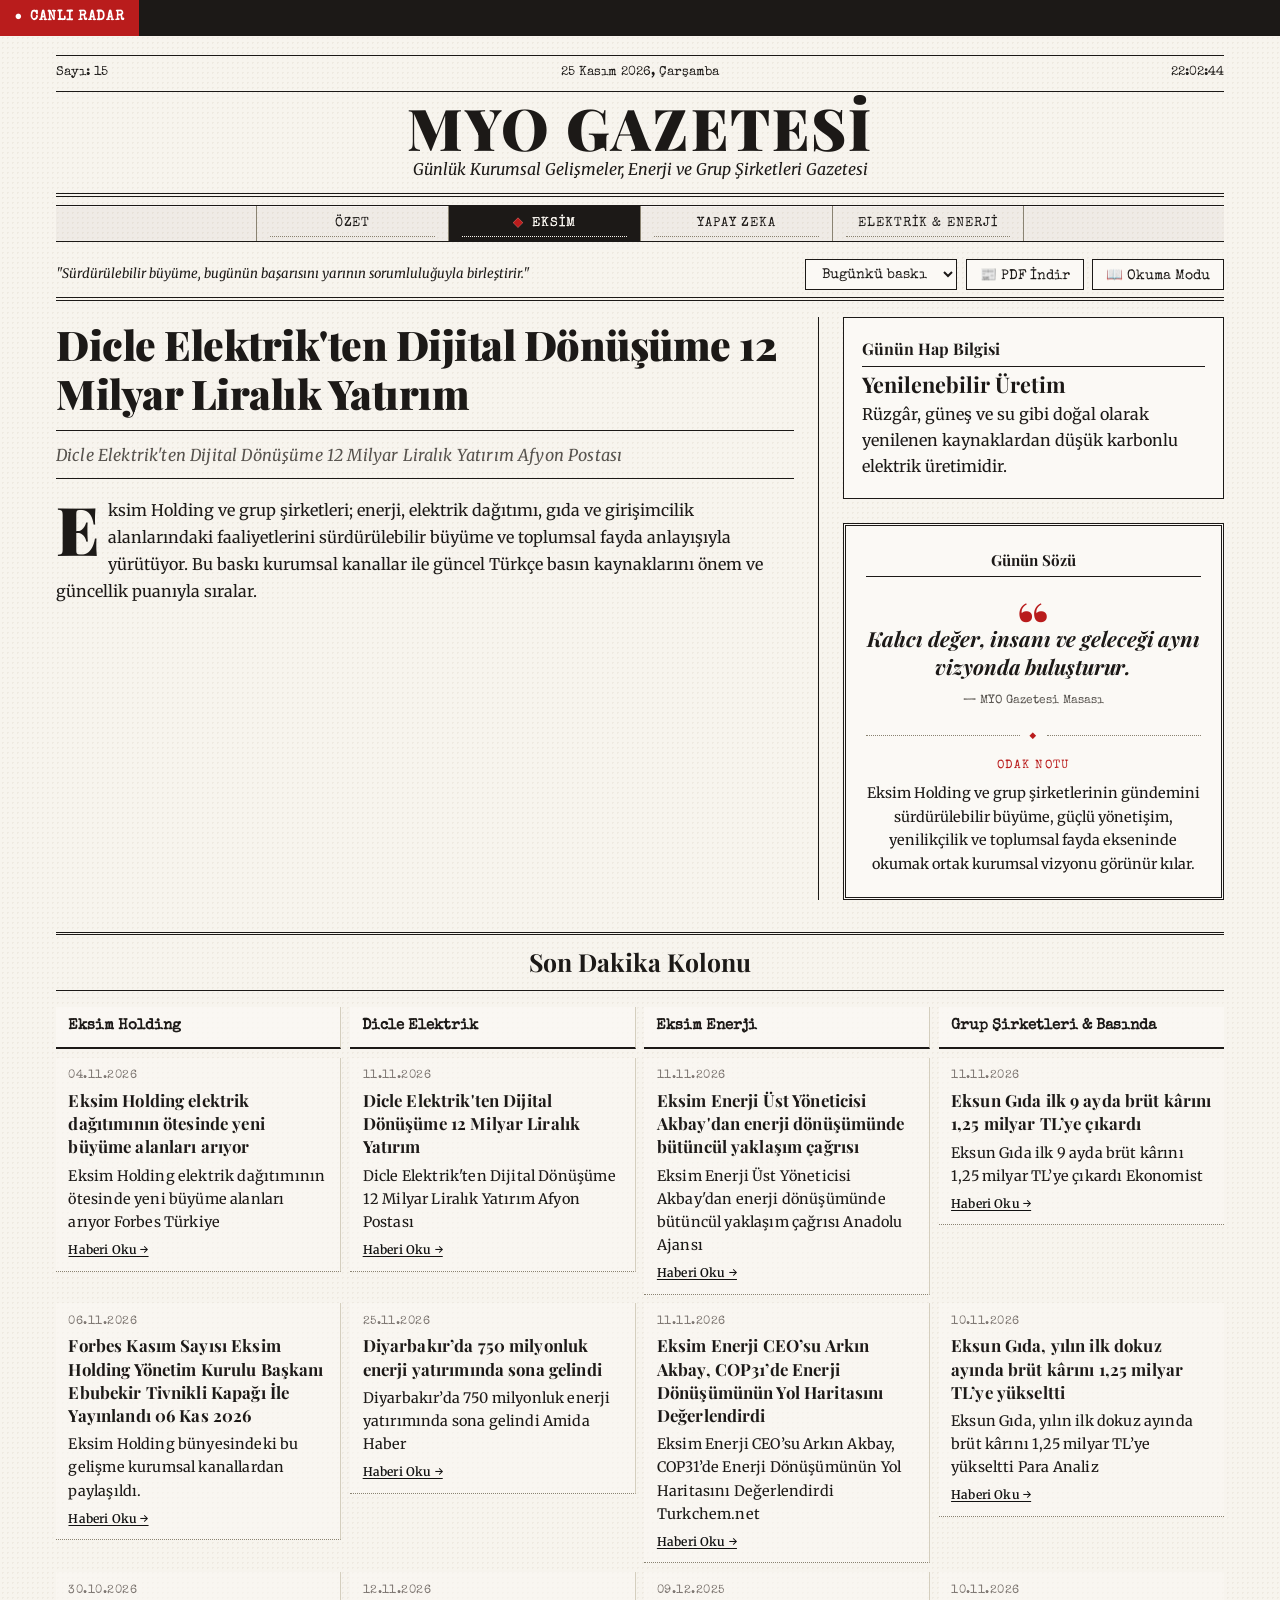
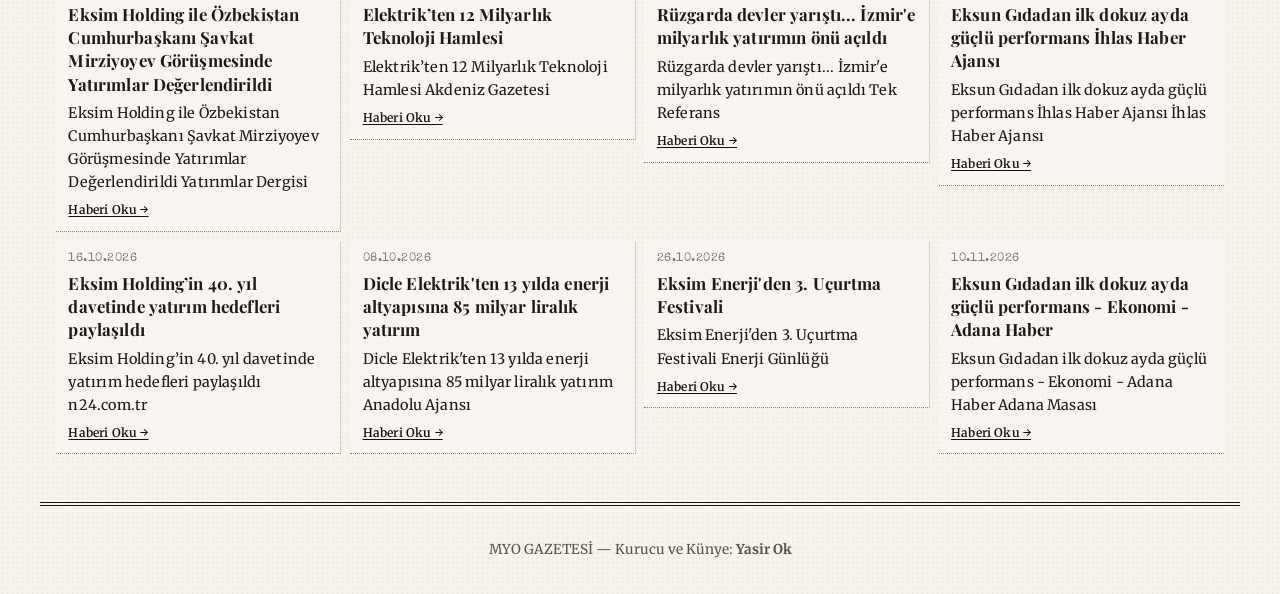
==== commit 5c64c57e: "feat: update edition generator and 4-page reading mode" ====
--- a/eksim.html
+++ b/eksim.html
@@ -43,6 +43,7 @@
       <label for="archive" class="sr">Arşiv</label>
       <select id="archive"></select>
       <button type="button" id="pdfBtn" onclick="window.print()">📰 PDF İndir</button>
+      <button type="button" id="readingModeBtn">📖 Okuma Modu</button>
     </span>
   </div>
 </header>
@@ -88,5 +89,6 @@
 </footer>
 
 <script src="app_eksim.js"></script>
+<script src="reading-mode.js"></script>
 </body>
 </html>
--- a/style.css
+++ b/style.css
@@ -887,6 +887,342 @@
     scroll-behavior: auto;
   }
 }
+
+/* ---------- TAM EKRAN OKUMA MODU ---------- */
+.reading-mode-open { overflow: hidden; }
+.reading-mode {
+  position: fixed;
+  inset: 0;
+  z-index: 10000;
+  display: grid;
+  grid-template-rows: auto minmax(0, 1fr) auto;
+  width: 100%;
+  height: 100%;
+  height: 100dvh;
+  color: #211f1a;
+  background: #e9e3d6;
+}
+.reading-toolbar {
+  display: grid;
+  grid-template-columns: auto 1fr auto auto;
+  align-items: center;
+  gap: 1rem;
+  min-height: 3.4rem;
+  padding: .55rem clamp(.7rem, 2vw, 1.5rem);
+  color: #f8f4ea;
+  background: #1c1917;
+  font-family: 'Special Elite', monospace;
+  letter-spacing: .04em;
+}
+.reading-toolbar #readingSection { text-align: center; }
+.reading-toolbar button,
+.reading-arrow {
+  border: 1px solid currentColor;
+  border-radius: .2rem;
+  color: inherit;
+  background: transparent;
+  cursor: pointer;
+  font: inherit;
+}
+.reading-toolbar button { padding: .48rem .7rem; }
+.reading-toolbar button:hover,
+.reading-toolbar button:focus-visible { color: #1c1917; background: #f8f4ea; }
+.reading-stage {
+  display: grid;
+  grid-template-columns: clamp(2.6rem, 7vw, 5rem) minmax(0, 56rem) clamp(2.6rem, 7vw, 5rem);
+  justify-content: center;
+  align-items: stretch;
+  min-height: 0;
+  padding: clamp(.55rem, 2vw, 1.4rem);
+  perspective: 1400px;
+}
+.reading-page {
+  overflow: auto;
+  min-width: 0;
+  padding: clamp(1.2rem, 4vw, 3.6rem) clamp(1.1rem, 5vw, 4.5rem);
+  border: 1px solid #b8ad98;
+  border-radius: .2rem;
+  outline: none;
+  background: #fbf7ed;
+  box-shadow: 0 18px 50px rgba(52, 44, 32, .2), inset 14px 0 25px rgba(95, 78, 53, .04);
+  transform-origin: left center;
+  scrollbar-width: thin;
+}
+.reading-page:focus-visible { box-shadow: 0 0 0 3px #8d1d1d, 0 18px 50px rgba(52, 44, 32, .2); }
+.reading-page h2 {
+  max-width: 24ch;
+  margin: .2rem auto 1rem;
+  font-family: 'Playfair Display', Georgia, serif;
+  font-size: clamp(1.7rem, 4vw, 3.35rem);
+  line-height: 1.08;
+  text-align: center;
+}
+.reading-page p {
+  max-width: 68ch;
+  margin: 0 auto 1.1em;
+  font-family: 'Merriweather', Georgia, serif;
+  font-size: clamp(1rem, 1.4vw, 1.18rem);
+  line-height: 1.8;
+  text-align: left;
+}
+.reading-page .reading-kicker {
+  color: #8d1d1d;
+  font-family: 'Special Elite', monospace;
+  font-size: .8rem;
+  letter-spacing: .08em;
+  text-align: center;
+  text-transform: uppercase;
+}
+.reading-page .reading-deck { font-weight: 700; line-height: 1.6; }
+.reading-page img {
+  display: block;
+  width: min(100%, 48rem);
+  max-height: min(38vh, 25rem);
+  margin: 0 auto 1.35rem;
+  border-radius: .15rem;
+  object-fit: cover;
+}
+.reading-source {
+  display: block;
+  width: max-content;
+  max-width: 100%;
+  margin: 1.4rem auto 0;
+  color: #8d1d1d;
+  font-weight: 700;
+  text-underline-offset: .2em;
+}
+.reading-arrow {
+  align-self: center;
+  width: clamp(2.2rem, 5vw, 3.6rem);
+  height: clamp(3.8rem, 10vw, 6rem);
+  border: 0;
+  color: #554d40;
+  font-family: Georgia, serif;
+  font-size: clamp(2.4rem, 5vw, 4rem);
+}
+.reading-arrow:hover:not(:disabled),
+.reading-arrow:focus-visible { color: #8d1d1d; background: rgba(255,255,255,.45); }
+.reading-arrow:disabled { opacity: .2; cursor: default; }
+.reading-footer {
+  padding: .45rem 1rem;
+  color: #6d6456;
+  font-size: .75rem;
+  text-align: center;
+}
+@media (max-width: 600px) {
+  .reading-toolbar { grid-template-columns: 1fr auto auto; gap: .5rem; font-size: .76rem; }
+  .reading-toolbar > strong { display: none; }
+  .reading-toolbar #readingSection { text-align: left; }
+  .reading-stage { grid-template-columns: 2.3rem minmax(0, 1fr) 2.3rem; padding: .45rem 0; }
+  .reading-page { padding: 1.25rem 1rem 2rem; border-top: 0; border-bottom: 0; }
+  .reading-page h2 { font-size: clamp(1.55rem, 8vw, 2.25rem); }
+  .reading-page p { font-size: 1rem; line-height: 1.72; }
+  .reading-page img { max-height: 31vh; }
+  .reading-arrow { width: 2.25rem; height: 4.2rem; font-size: 2.8rem; }
+  .reading-footer { display: none; }
+}
+@media (prefers-reduced-motion: reduce) {
+  .reading-page { scroll-behavior: auto; }
+}
+@media print {
+  #readingModeBtn,
+  .reading-mode { display: none !important; }
+}
+
+/* ---------- OKUMA MODU: 4 TAM BÖLÜM SAYFASI ---------- */
+.reading-stage {
+  min-height: 0;
+  overflow: hidden;
+}
+.reading-book {
+  position: relative;
+  min-width: 0;
+  min-height: 0;
+  border-radius: .25rem;
+  perspective: 1800px;
+  transform-style: preserve-3d;
+  filter: drop-shadow(0 18px 28px rgba(52, 44, 32, .18));
+}
+.reading-book .reading-page {
+  position: absolute;
+  inset: 0;
+  z-index: 2;
+  overflow-x: hidden;
+  overflow-y: auto;
+  overscroll-behavior: contain;
+  -webkit-overflow-scrolling: touch;
+  backface-visibility: hidden;
+  transform-style: preserve-3d;
+  will-change: transform, opacity, box-shadow;
+}
+.reading-page::after {
+  content: "";
+  position: fixed;
+  inset: 0;
+  z-index: 20;
+  pointer-events: none;
+  opacity: 0;
+  background: linear-gradient(90deg, transparent 5%, rgba(72, 56, 34, .05) 54%, rgba(24, 17, 10, .32) 100%);
+  transition: opacity .58s ease;
+}
+.reading-page-incoming { pointer-events: none; }
+.reading-page-incoming.from-right {
+  z-index: 1;
+  opacity: .72;
+  transform: translateX(2.2%) scale(.985);
+}
+.reading-page-incoming.from-right.is-arriving {
+  opacity: 1;
+  transform: translateX(0) scale(1);
+  transition: transform .7s cubic-bezier(.2,.72,.2,1), opacity .55s ease;
+}
+.reading-page-turning.turn-forward {
+  z-index: 5;
+  transform-origin: left center;
+  transform: rotateY(-104deg) translateX(-1.5%);
+  box-shadow: 24px 8px 34px rgba(38, 28, 17, .34);
+  transition: transform .7s cubic-bezier(.2,.72,.16,1), box-shadow .7s ease;
+}
+.reading-page-turning.turn-forward::after { opacity: 1; }
+.reading-page-incoming.from-left {
+  z-index: 6;
+  opacity: .68;
+  transform-origin: left center;
+  transform: rotateY(-96deg) translateX(-1.5%);
+  box-shadow: -24px 8px 34px rgba(38, 28, 17, .3);
+}
+.reading-page-incoming.from-left.is-arriving {
+  opacity: 1;
+  transform: rotateY(0) translateX(0);
+  box-shadow: 0 18px 50px rgba(52, 44, 32, .2);
+  transition: transform .7s cubic-bezier(.2,.72,.16,1), opacity .4s ease, box-shadow .7s ease;
+}
+.reading-page-turning.turn-backward {
+  z-index: 1;
+  opacity: .82;
+  transform: translateX(2%) scale(.985);
+  transition: transform .7s cubic-bezier(.2,.72,.16,1), opacity .5s ease;
+}
+.reading-hero,
+.reading-category,
+.reading-summary-section {
+  max-width: 68rem;
+  margin: 0 auto 2.4rem;
+}
+.reading-hero {
+  padding-bottom: 1.4rem;
+  border-bottom: 4px double #645b4e;
+}
+.reading-page .reading-hero-image {
+  width: min(100%, 56rem);
+  max-height: 26rem;
+}
+.reading-info-grid {
+  display: grid;
+  grid-template-columns: repeat(2, minmax(0, 1fr));
+  gap: 1rem;
+  max-width: 68rem;
+  margin: 0 auto 2.5rem;
+}
+.reading-info-card,
+.reading-quote {
+  margin: 0;
+  padding: 1.15rem 1.25rem;
+  border: 1px solid #b8ad98;
+  background: #f2ecdf;
+}
+.reading-info-card h3 {
+  margin: .25rem 0 .65rem;
+  font-family: 'Playfair Display', Georgia, serif;
+  font-size: 1.25rem;
+}
+.reading-info-card p,
+.reading-quote {
+  font-size: .94rem;
+  line-height: 1.65;
+}
+.reading-card-label {
+  color: #8d1d1d;
+  font-family: 'Special Elite', monospace;
+  font-size: .72rem;
+  letter-spacing: .08em;
+}
+.reading-category-title {
+  margin: 0 0 1rem;
+  padding-bottom: .5rem;
+  border-bottom: 2px solid #39342d;
+  font-family: 'Playfair Display', Georgia, serif;
+  font-size: clamp(1.35rem, 2.5vw, 2rem);
+  text-transform: capitalize;
+}
+.reading-news-grid {
+  display: grid;
+  grid-template-columns: repeat(2, minmax(0, 1fr));
+  gap: 1rem;
+}
+.reading-news-card {
+  min-width: 0;
+  padding: 1rem;
+  border: 1px solid #c3b9a6;
+  background: rgba(255,255,255,.34);
+}
+.reading-news-card h4,
+.reading-summary-copy h4 {
+  margin: 0 0 .55rem;
+  font-family: 'Playfair Display', Georgia, serif;
+  font-size: 1.12rem;
+  line-height: 1.3;
+}
+.reading-news-card p,
+.reading-summary-copy p {
+  margin-bottom: .7rem;
+  font-size: .9rem;
+  line-height: 1.62;
+}
+.reading-page .reading-news-image {
+  width: 100%;
+  height: 10rem;
+  margin: 0 0 .85rem;
+  object-fit: cover;
+}
+.reading-summary-lead {
+  display: grid;
+  grid-template-columns: minmax(12rem, .8fr) 1.4fr;
+  gap: 1.2rem;
+  margin-bottom: 1rem;
+  align-items: center;
+}
+.reading-page .reading-summary-image {
+  width: 100%;
+  height: 12rem;
+  margin: 0;
+  object-fit: cover;
+}
+.reading-summary-section > .reading-info-card { margin-bottom: 1rem; }
+.reading-empty {
+  padding: 1.2rem;
+  border: 1px dashed #9d927f;
+  color: #675f53;
+  text-align: center !important;
+}
+@media (max-width: 700px) {
+  .reading-book { border-radius: 0; }
+  .reading-info-grid,
+  .reading-news-grid,
+  .reading-summary-lead { grid-template-columns: 1fr; }
+  .reading-page .reading-summary-image { height: 10rem; }
+  .reading-page .reading-news-image { height: 9rem; }
+  .reading-hero,
+  .reading-category,
+  .reading-summary-section { margin-bottom: 1.8rem; }
+  .reading-info-card,
+  .reading-quote,
+  .reading-news-card { padding: .9rem; }
+}
+@media (prefers-reduced-motion: reduce) {
+  .reading-page-incoming,
+  .reading-page-turning { transition: none !important; transform: none !important; }
+}
 /* Son Dakika Orijinal Haber Bağlantısı */
 .news-link {
   display: inline-block;
@@ -1384,3 +1720,134 @@
   }
 }
 
+/* ---------- ADIM 2: ÖLÇÜLÜ GÖRSELLER, SIKI KARTLAR, AKICI GÜNCELLEME ---------- */
+main {
+  transition: opacity 0.12s ease-out;
+}
+
+.edition-updating main {
+  opacity: 0.965;
+}
+
+.lead-image {
+  display: block;
+  width: 100%;
+  height: clamp(190px, 22vw, 240px);
+  max-height: 240px;
+  margin: 0 0 0.85rem;
+  border: 1px solid #cfc9bb;
+  object-fit: cover;
+  object-position: center;
+  background: transparent;
+  overflow: hidden;
+}
+
+.news-card-image,
+.summary-item-image {
+  display: block;
+  width: 100%;
+  height: 108px;
+  max-height: 108px;
+  margin: 0.1rem 0 0.6rem;
+  border: 1px solid #d9d4c8;
+  object-fit: cover;
+  object-position: center;
+  background: transparent;
+  overflow: hidden;
+}
+
+.news-cols {
+  gap: 0.55rem;
+  align-items: start;
+  min-height: 0;
+}
+
+.news-grid-heading {
+  padding-right: 0.75rem;
+  padding-left: 0.75rem;
+}
+
+.news-grid-list {
+  gap: 0.55rem;
+  align-items: start;
+  grid-auto-rows: auto;
+}
+
+.news-grid-list li {
+  align-self: start;
+  padding: 0.72rem 0.78rem;
+}
+
+.news-grid-list .news-card-empty {
+  min-height: 0;
+  border-color: transparent;
+  background: transparent;
+  visibility: hidden;
+}
+
+.ozet-page .ozet-columns {
+  gap: 0.65rem;
+  align-items: start;
+}
+
+.ozet-page .ozet-column {
+  align-self: start;
+}
+
+.ozet-page .ozet-column ul {
+  flex: 0 0 auto;
+}
+
+.ozet-page .ozet-column li {
+  padding: 0.72rem 0.78rem;
+}
+
+.ozet-page .summary-all-link {
+  margin-top: 0;
+  padding: 0.62rem 0.78rem;
+}
+
+@media (max-width: 760px) {
+  .lead-image {
+    height: clamp(170px, 48vw, 220px);
+    max-height: 220px;
+  }
+
+  .news-card-image,
+  .summary-item-image {
+    height: 104px;
+    max-height: 104px;
+  }
+
+  .news-cols,
+  .news-grid-list,
+  .ozet-page .ozet-columns {
+    gap: 0.45rem;
+  }
+}
+
+@media (prefers-reduced-motion: reduce) {
+  main {
+    transition: none;
+  }
+}
+
+@media print {
+  .lead-image,
+  .news-card-image,
+  .summary-item-image {
+    display: none !important;
+  }
+
+  .news-cols,
+  .news-grid-list,
+  .ozet-page .ozet-columns {
+    gap: 0;
+  }
+
+  .news-grid-list li,
+  .ozet-page .ozet-column {
+    align-self: stretch;
+  }
+}
+
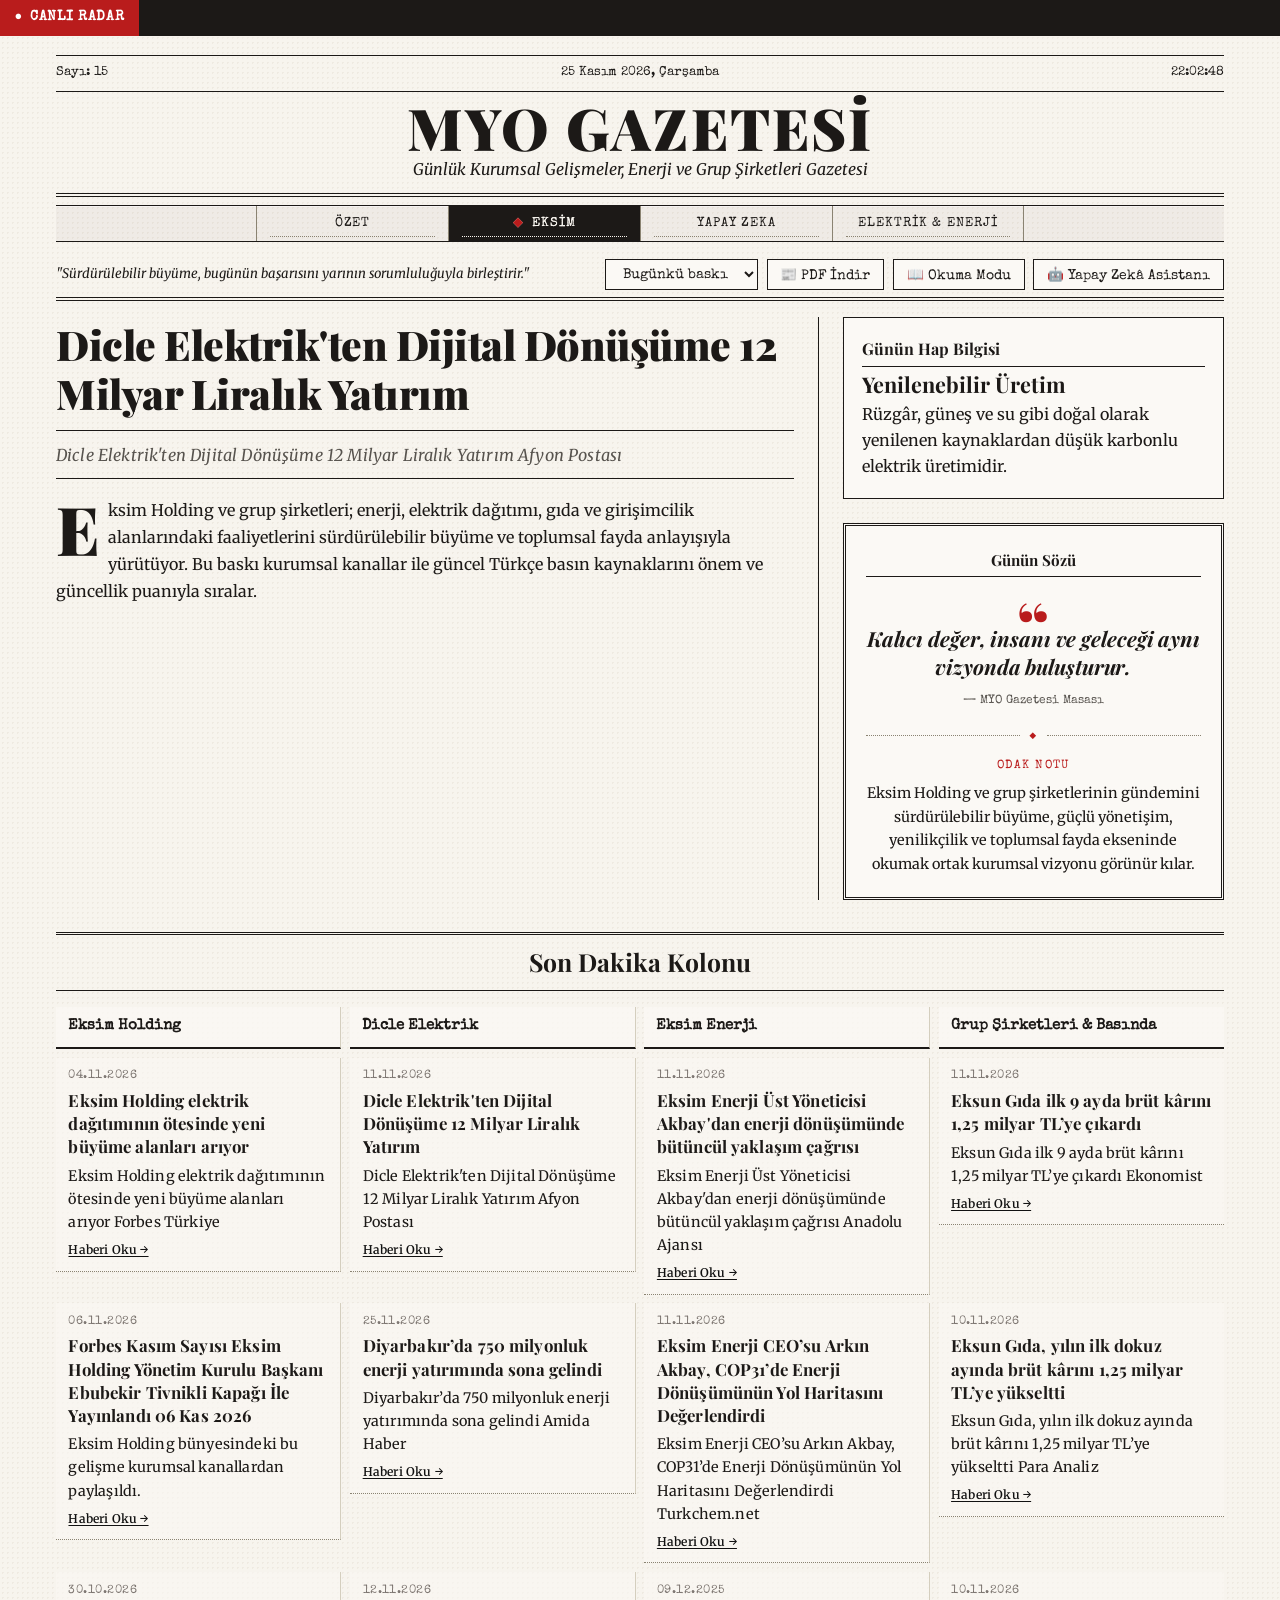
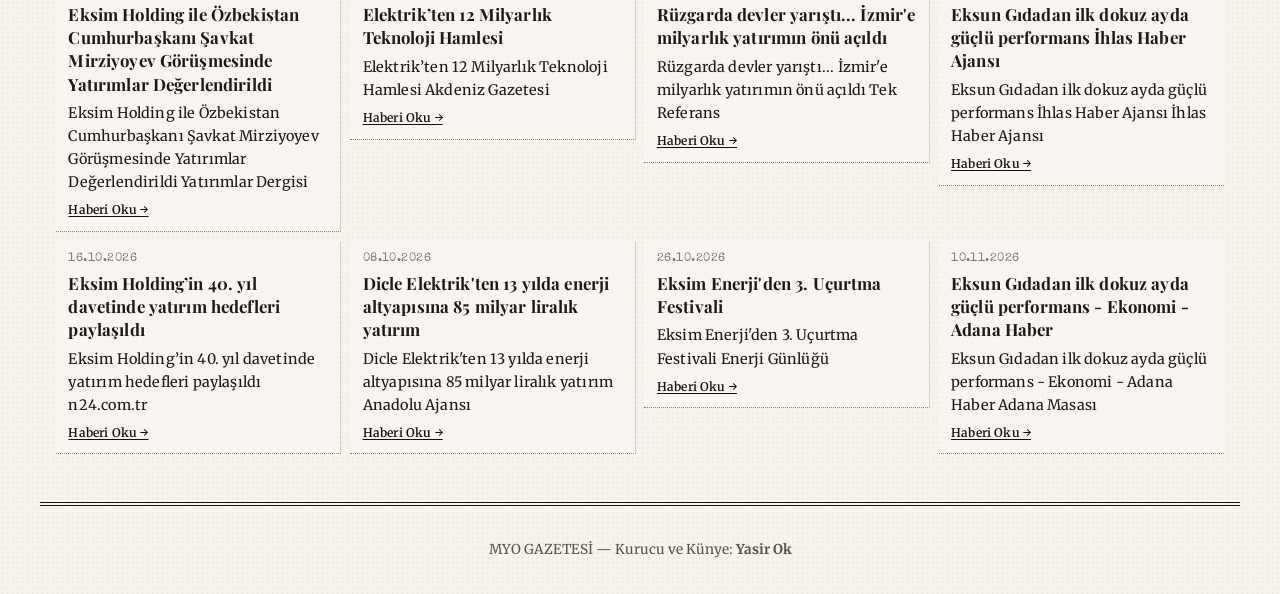
==== commit 48987d0a: "feat: add Gemini /api/chat endpoint and fast assistant flow" ====
--- a/eksim.html
+++ b/eksim.html
@@ -44,6 +44,7 @@
       <select id="archive"></select>
       <button type="button" id="pdfBtn" onclick="window.print()">📰 PDF İndir</button>
       <button type="button" id="readingModeBtn">📖 Okuma Modu</button>
+      <button type="button" id="aiAssistantBtn">🤖 Yapay Zekâ Asistanı</button>
     </span>
   </div>
 </header>
@@ -90,5 +91,6 @@
 
 <script src="app_eksim.js"></script>
 <script src="reading-mode.js"></script>
+<script src="ai-assistant.js"></script>
 </body>
 </html>
--- a/style.css
+++ b/style.css
@@ -1029,6 +1029,313 @@
   .reading-mode { display: none !important; }
 }
 
+/* ---------- YAPAY ZEKÂ ASİSTANI / ADIM 1 ---------- */
+.ai-assistant-open { overflow: hidden; }
+.ai-assistant {
+  position: fixed;
+  z-index: 12000;
+  inset: 0;
+  display: grid;
+  grid-template-rows: auto minmax(0, 1fr) auto auto auto;
+  width: 100%;
+  height: 100%;
+  height: 100dvh;
+  overflow: hidden;
+  border: 0;
+  border-radius: 0;
+  color: #211f1a;
+  background: #f8f4ea;
+  box-shadow: none;
+  font-family: 'Merriweather', Georgia, serif;
+  display: grid;
+  opacity: 1;
+  transform: scale(1) translateY(0);
+  transform-origin: center center;
+  transition: opacity .24s ease, transform .28s cubic-bezier(.2,.78,.2,1);
+  visibility: visible;
+  pointer-events: auto;
+}
+.ai-assistant.is-open {
+  display: grid;
+  opacity: 1;
+  transform: scale(1) translateY(0);
+  visibility: visible;
+  pointer-events: auto;
+}
+.ai-assistant.is-opening {
+  display: grid;
+  opacity: 0;
+  transform: scale(.94) translateY(1.2rem);
+  visibility: visible;
+  pointer-events: auto;
+}
+.ai-assistant.is-closing {
+  display: grid;
+  opacity: 0;
+  transform: scale(.97) translateY(.6rem);
+  visibility: visible;
+  pointer-events: none;
+}
+.ai-assistant-header {
+  display: flex;
+  align-items: center;
+  justify-content: space-between;
+  gap: 1rem;
+  padding: .8rem 1rem;
+  color: #f8f4ea;
+  background: #1c1917;
+}
+.ai-assistant-header > div {
+  display: flex;
+  align-items: center;
+  gap: .75rem;
+  min-width: 0;
+}
+.ai-assistant-mark { font-size: 1.55rem; }
+.ai-assistant-header h2 {
+  margin: 0;
+  font-family: 'Playfair Display', Georgia, serif;
+  font-size: 1.25rem;
+  line-height: 1.15;
+}
+.ai-assistant-header p {
+  margin: .15rem 0 0;
+  color: #d7d0c1;
+  font-size: .7rem;
+}
+.ai-assistant-header button {
+  flex: 0 0 auto;
+  width: 2.25rem;
+  height: 2.25rem;
+  border: 1px solid #d7d0c1;
+  border-radius: 50%;
+  color: inherit;
+  background: transparent;
+  cursor: pointer;
+}
+.ai-assistant-header button:hover,
+.ai-assistant-header button:focus-visible { color: #1c1917; background: #f8f4ea; }
+.ai-assistant-history {
+  overflow-y: auto;
+  min-height: 0;
+  padding: 1rem;
+  background:
+    linear-gradient(rgba(248,244,234,.94), rgba(248,244,234,.94)),
+    repeating-linear-gradient(0deg, transparent 0 27px, rgba(69,58,43,.06) 27px 28px);
+  overscroll-behavior: contain;
+  width: min(100%, 78rem);
+  margin: 0 auto;
+}
+.ai-message {
+  width: fit-content;
+  max-width: min(88%, 38rem);
+  margin: 0 0 .85rem;
+  padding: .8rem .9rem;
+  border: 1px solid #c2b8a5;
+  border-radius: .2rem .8rem .8rem .8rem;
+  background: #fffdf7;
+  box-shadow: 0 3px 10px rgba(47,39,29,.07);
+}
+.ai-message-user {
+  margin-left: auto;
+  border-color: #7c7060;
+  border-radius: .8rem .2rem .8rem .8rem;
+  color: #f9f5eb;
+  background: #39342d;
+}
+.ai-message-label {
+  display: block;
+  margin-bottom: .35rem;
+  color: #8d1d1d;
+  font-family: 'Special Elite', monospace;
+  font-size: .66rem;
+  letter-spacing: .08em;
+}
+.ai-message-user .ai-message-label { color: #e7c2b6; }
+.ai-message p { margin: 0; font-size: .9rem; line-height: 1.65; }
+.ai-message-image {
+  display: block;
+  width: 100%;
+  max-height: 18rem;
+  margin-top: .7rem;
+  border-radius: .25rem;
+  object-fit: cover;
+}
+.ai-message-link,
+.ai-news-link {
+  display: inline-block;
+  margin-top: .55rem;
+  color: #8d1d1d;
+  font-size: .78rem;
+  font-weight: 700;
+  text-underline-offset: .18em;
+}
+.ai-news-cards {
+  display: grid;
+  grid-template-columns: repeat(2, minmax(0, 1fr));
+  gap: .7rem;
+  margin-top: .8rem;
+}
+.ai-news-card {
+  min-width: 0;
+  padding: .7rem;
+  border: 1px solid #c8beab;
+  background: #f4eee1;
+}
+.ai-news-image {
+  display: block;
+  width: 100%;
+  height: 7.5rem;
+  margin: 0 0 .55rem;
+  object-fit: cover;
+}
+.ai-news-meta {
+  display: block;
+  margin-bottom: .3rem;
+  color: #8d1d1d;
+  font-family: 'Special Elite', monospace;
+  font-size: .62rem;
+}
+.ai-news-card h4 {
+  margin: 0 0 .35rem;
+  font-family: 'Playfair Display', Georgia, serif;
+  font-size: .95rem;
+  line-height: 1.28;
+}
+.ai-news-card p { font-size: .76rem; line-height: 1.5; }
+.ai-attachment-list {
+  display: flex;
+  gap: .45rem;
+  overflow-x: auto;
+  padding: 0 .85rem;
+  background: #eee7d9;
+  width: 100%;
+}
+.ai-attachment-list:empty { display: none; }
+.ai-attachment-chip {
+  display: inline-flex;
+  flex: 0 0 auto;
+  align-items: center;
+  gap: .35rem;
+  margin: .55rem 0;
+  padding: .35rem .45rem .35rem .6rem;
+  border: 1px solid #b9ae9b;
+  border-radius: 2rem;
+  background: #fffaf0;
+  font-size: .72rem;
+}
+.ai-attachment-chip button {
+  width: 1.25rem;
+  height: 1.25rem;
+  padding: 0;
+  border: 0;
+  border-radius: 50%;
+  background: #ddd3c2;
+  cursor: pointer;
+}
+.ai-assistant-status {
+  min-height: 1.15rem;
+  margin: 0;
+  padding: .25rem .9rem;
+  color: #655c4f;
+  background: #eee7d9;
+  font-family: 'Special Elite', monospace;
+  font-size: .68rem;
+}
+.ai-assistant-status.is-error { color: #9b1717; }
+.ai-assistant-composer {
+  padding: .75rem;
+  border-top: 1px solid #b9ae9b;
+  background: #f1eadc;
+}
+.ai-assistant-composer > * { max-width: 78rem; margin-right: auto; margin-left: auto; }
+.ai-assistant-composer textarea {
+  display: block;
+  width: 100%;
+  min-height: 3.7rem;
+  max-height: 10rem;
+  resize: vertical;
+  padding: .7rem .8rem;
+  border: 1px solid #8f8575;
+  border-radius: .3rem;
+  color: #211f1a;
+  background: #fffdf7;
+  font: .9rem/1.5 'Merriweather', Georgia, serif;
+}
+.ai-assistant-actions {
+  display: flex;
+  flex-wrap: wrap;
+  align-items: center;
+  gap: .45rem;
+  margin-top: .55rem;
+}
+.ai-assistant-actions button,
+.ai-file-button,
+.ai-voice-toggle {
+  display: inline-flex;
+  align-items: center;
+  min-height: 2.25rem;
+  padding: .45rem .65rem;
+  border: 1px solid #8f8575;
+  border-radius: .25rem;
+  color: #211f1a;
+  background: #fffaf0;
+  font-family: 'Special Elite', monospace;
+  font-size: .72rem;
+  cursor: pointer;
+}
+.ai-file-button input {
+  position: absolute;
+  width: 1px;
+  height: 1px;
+  overflow: hidden;
+  clip: rect(0 0 0 0);
+  clip-path: inset(50%);
+}
+.ai-voice-toggle { cursor: default; }
+.ai-voice-toggle input { margin-right: .3rem; }
+#aiAssistantSend {
+  margin-left: auto;
+  border-color: #1c1917;
+  color: #fffaf0;
+  background: #1c1917;
+}
+#aiAssistantMic.is-listening { border-color: #a61f1f; color: #fff; background: #a61f1f; }
+.ai-assistant-actions button:hover:not(:disabled),
+.ai-file-button:hover,
+.ai-assistant-actions button:focus-visible,
+.ai-file-button:focus-within { border-color: #8d1d1d; color: #8d1d1d; }
+#aiAssistantSend:hover:not(:disabled),
+#aiAssistantSend:focus-visible { color: #fff; background: #8d1d1d; }
+.ai-assistant button:disabled { opacity: .48; cursor: not-allowed; }
+@media (max-width: 700px) {
+  .ai-assistant {
+    inset: 0;
+    width: 100%;
+    height: 100%;
+    height: 100dvh;
+    border: 0;
+    border-radius: 0;
+    box-shadow: none;
+  }
+  .ai-assistant-history { padding: .75rem; }
+  .ai-message { max-width: 94%; }
+  .ai-news-cards { grid-template-columns: 1fr; }
+  .ai-news-image { height: 9rem; }
+  .ai-assistant-actions { display: grid; grid-template-columns: repeat(2, minmax(0, 1fr)); }
+  .ai-assistant-actions > * { justify-content: center; }
+  #aiAssistantSend { margin-left: 0; }
+}
+@media (prefers-reduced-motion: reduce) {
+  .ai-assistant,
+  .ai-assistant.is-open,
+  .ai-assistant.is-closing { transition: none; transform: none; }
+}
+@media print {
+  #aiAssistantBtn,
+  .ai-assistant { display: none !important; }
+}
+
 /* ---------- OKUMA MODU: 4 TAM BÖLÜM SAYFASI ---------- */
 .reading-stage {
   min-height: 0;
